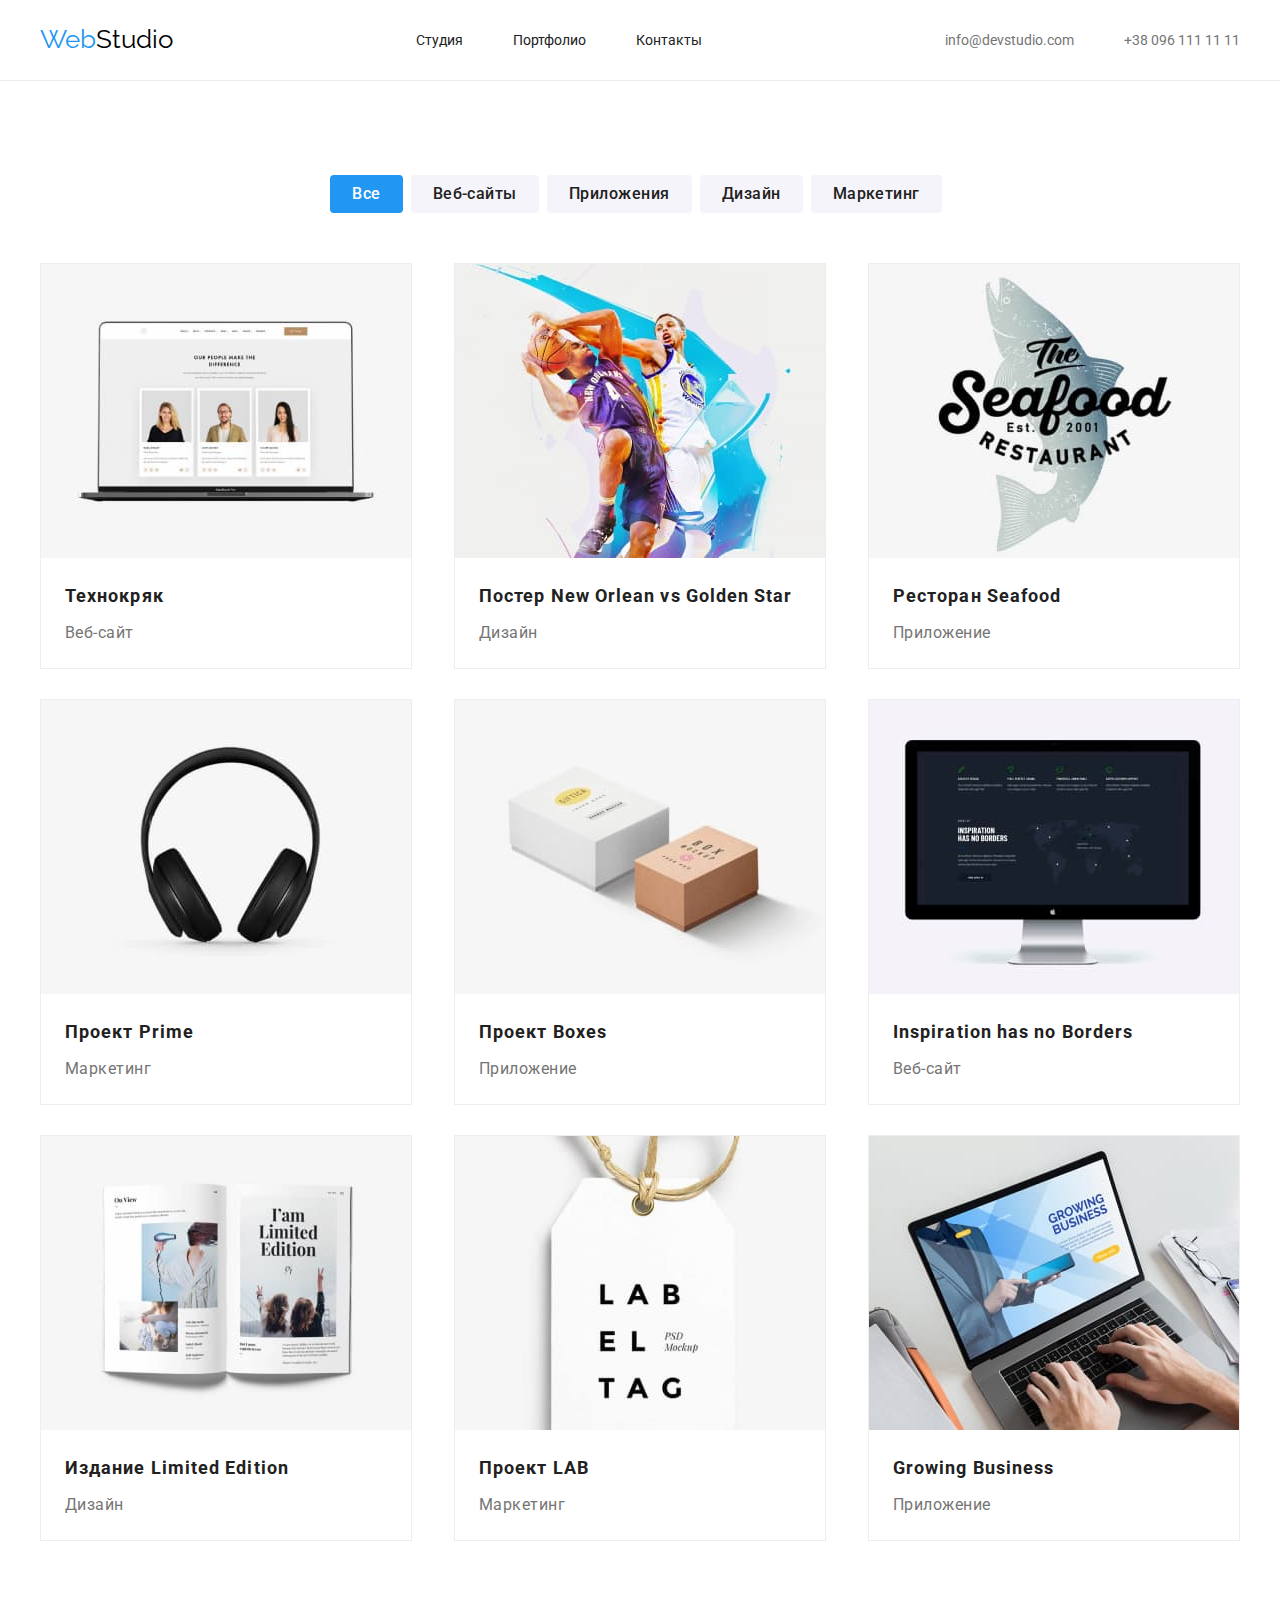
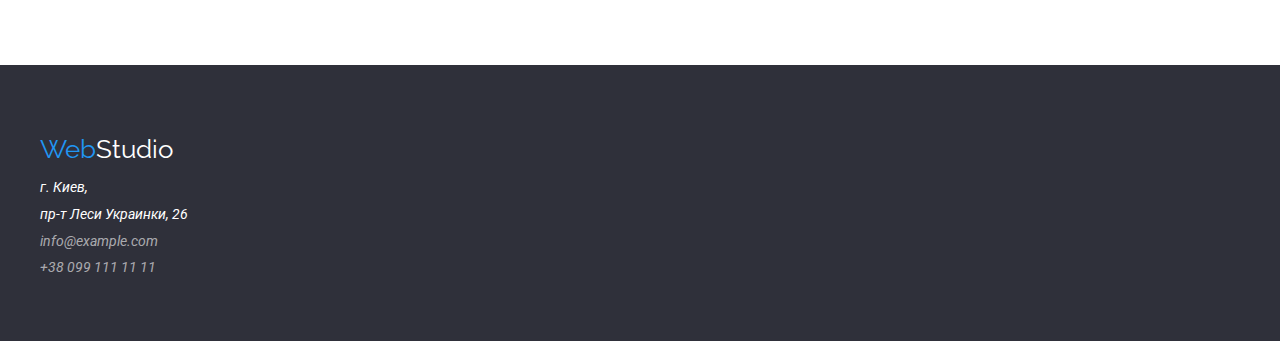
==== portfolio.html @ 663fe457 "hw-4" ====
<!DOCTYPE html>
<html lang="ru">
<head>
    <meta charset="UTF-8">
    <meta http-equiv="X-UA-Compatible" content="IE=edge">
    <meta name="viewport" content="width=device-width, initial-scale=1.0">
    <title>Portfolio</title>
    <link rel="stylesheet" href="https://cdnjs.cloudflare.com/ajax/libs/modern-normalize/1.0.0/modern-normalize.min.css"/>
    <link rel="preconnect" href="https://fonts.gstatic.com">
    <link href="https://fonts.googleapis.com/css2?family=Raleway:wght@700&family=Roboto:wght@400;500;700;900&display=swap" rel="stylesheet">
    <link rel="stylesheet" href="./css/style.css"/>
</head>
<body>
    <header class="header">
        <div class="container">
            <nav class="menu">
                <a href="index.html" class="logo" lang="en"> <span>Web</span>Studio</a>
                <ul class="nav-list">
                    <li class="nav-list-item"><a href="index.html">Студия</a></li>
                    <li class="nav-list-item"><a href="portfolio.html">Портфолио</a></li>
                    <li class="nav-list-item"><a href="">Контакты</a></li>
                </ul>
                <ul class="link">
                    <li class="nav-link-item"><a href="mailto:info@devstudio.com">info@devstudio.com</a></li>
                    <li class="nav-link-item"><a href="tel:+380961111111">+38 096 111 11 11</a></li>
                </ul>
            </nav>
        </div>
    </header>
    <main>
        <section class="section">
            <div class="container">
                <h2 hidden>Портфолио</h2>
                <ul class="filters">
                    <li><button type="button" class="filter-button active">Все</button></li>
                    <li><button type="button" class="filter-button">Веб-сайты</button></li>
                    <li><button type="button" class="filter-button">Приложения</button></li>
                    <li><button type="button" class="filter-button">Дизайн</button></li>
                    <li><button type="button" class="filter-button">Маркетинг</button></li>
                </ul> 
                <ul class="card-portfolio-list">
                    <li class="card-portfolio">
                        <img src="./images/imga.jpg" width="370" alt="images">
                        <div class="card-info">   
                            <h3 class="card-portfolio-title">Технокряк</h3>
                            <p class="card-portfolio-text" >Веб-сайт</p>
                        </div>
                    </li>
                    <li class="card-portfolio">
                        <img src="./images/imgb.jpg" width="370" alt="images">
                        <div class="card-info">
                            <h3 class="card-portfolio-title">Постер New Orlean vs Golden Star</h3>
                            <p class="card-portfolio-text" >Дизайн</p>
                        </div>
                    </li>
                    <li class="card-portfolio">
                        <img src="./images/imgc.jpg" width="370" alt="images">
                        <div class="card-info">    
                            <h3 class="card-portfolio-title">Ресторан Seafood</h3>
                            <p class="card-portfolio-text" >Приложение</p>
                        </div>
                    </li>
                    <li class="card-portfolio"> 
                        <img src="./images/imgd.jpg" width="370" alt="images">
                        <div class="card-info">
                            <h3 class="card-portfolio-title">Проект Prime</h3>
                            <p class="card-portfolio-text" >Маркетинг</p>
                        </div>
                    </li>
                    <li class="card-portfolio">
                        <img src="./images/imge.jpg" width="370" alt="images">
                        <div class="card-info">    
                            <h3 class="card-portfolio-title">Проект Boxes</h3>
                            <p class="card-portfolio-text" >Приложение</p>
                        </div>
                    </li>
                    <li class="card-portfolio">
                        <img src="./images/imgf.jpg" width="370" alt="images">
                        <div class="card-info">    
                            <h3 class="card-portfolio-title">Inspiration has no Borders</h3>
                            <p class="card-portfolio-text" >Веб-сайт</p>
                        </div>
                    </li>
                    <li class="card-portfolio">
                        <img src="./images/imgg.jpg" width="370" alt="images">
                        <div class="card-info">    
                            <h3 class="card-portfolio-title">Издание Limited Edition</h3>
                            <p class="card-portfolio-text" >Дизайн</p>
                        </div>
                    </li>
                    <li class="card-portfolio">
                        <img src="./images/imgh.jpg" width="370" alt="images">
                        <div class="card-info">        
                            <h3 class="card-portfolio-title">Проект LAB</h3>
                            <p class="card-portfolio-text" >Маркетинг</p>
                        </div>
                    </li>
                    <li class="card-portfolio">
                        <img src="./images/imgi.jpg" width="370" alt="images">
                        <div class="card-info">        
                            <h3 class="card-portfolio-title">Growing Business</h3>
                            <p class="card-portfolio-text" >Приложение</p>
                        </div>
                    </li>
                </ul>
            </div>
        </section>
    </main>
    <footer class="footer">
        <div class="container">
            <a href="index.html" class="logo" lang="en"><span>Web</span><span class="logo-white">Studio</span></a>
            <address>
                <p class="address">г. Киев,<br> пр-т Леси Украинки, 26</p>
                <ul class="link-address">
                    <li><a href="mail:info@example.com">info@example.com</a></li>
                    <li><a href="tel:+380991111111">+38 099 111 11 11</a></li>
                </ul>
            </address> 
        </div>
    </footer>
</body>
</html>
---- css/style.css ----
:root {
  --main-font: "Roboto";
  --accent-font: "Raleway";
  --main-text-color: #212121;
  --text-color: #757575;
  --color-blue: #2196f3;
  --color-white: #ffffff;
  --gray-color: #2f303a;
}
*,
*::before,
*::after {
  box-sizing: border-box;
  margin: 0;
  padding: 0;
}
body {
  font-family: var(--main-font);
  color: var(--main-text-color);
  font-size: 14px;
  line-height: 1.9;
  font-style: normal;
}
ul {
  list-style: none;
}
a {
  color: inherit;
  text-decoration: none;
}
img {
  display: block;
  max-width: 100%;
  height: auto;
}
.container,
.container-hero {
  width: 1200px;
  margin: 0 auto;
}
.section,
.section-hero,
.team-section {
  padding: 94px 0;
}
button {
  border: none;

}
/* HEADER STYLES */
.header {
  border-bottom: rgba(236, 236, 236, 1) solid 1px;
}
.menu {
  display: flex;
  flex-direction: row;
  justify-content: space-between;
  align-items: center;
}
.link {
  color: var(--text-color);
}
.nav-list,
.link {
  display: flex;
  flex-direction: row;
  justify-content: space-between;
  align-items: center;
  height: 16px;
  margin: 32px 0px;
  margin-left: 93px;
}
.nav-list a:hover,
.nav-list a:focus,
.nav-list a:active,
.link a:hover,
.link a:focus,
.link a:active {
  color: var(--color-blue);
}
.nav-link-item:not(:last-child),
.nav-list-item:not(:last-child) {
  margin-right: 50px;
}
.logo {
  font-family: var(--accent-font);
  font-weight: 700px;
  font-size: 26px;
  line-height: 1,383;
  letter-spacing: 3%;
  color: #000;
}  
.logo span {
  color: var(--color-blue);
}
/* HEADER STYLES */
/* MAIN STYLE*/

/* HERO*/
.section-hero {
  background-image: url("/images/bgheroimg.jpg");
  background-color: #C4C4C4;
}
.container-hero {
  display: flex;
  flex-direction: column;
  justify-content: center;
  align-items: center;
  padding: 106px 0px;
}
.title-hero {
  font-family: var(--main-font);
  font-weight: 900;
  font-size: 44px;
  line-height: 60px;
  text-align: center;
  letter-spacing: 0.06em;
  text-transform: uppercase;
  color: var(--color-white);
  max-width: 700px;
  margin-bottom: 30px;
}
.hero-button {
  border-radius: 4px;
  cursor: pointer;
  background-color: var(--color-blue);
  color: var(--color-white);
  width: 200px;
  height: 50px;
}
.hero-button:hover,
.hero-button:focus,
.hero-button:active {
  background-color: #188CE8;
  color: var(--color-white);
}
/* HERO*/
/*FILTERS-BUTTON*/
.filters {
  display: flex;
  justify-content: center;
  margin-bottom: 50px;
}
.filter-button {
  padding: 6px 22px;
  background-color:#F5F4FA;
  border-radius: 4px;
  font-family: Roboto;
  font-style: normal;
  font-weight: 500;
  font-size: 16px;
  line-height: 26px;
  text-align: center;
  letter-spacing: 0.03em;
  color: #212121;
  margin-right: 8px;
  cursor: pointer;
}
.filter-button.active {
  background-color: var(--color-blue);
  color: var(--color-white);
}
/*FILTERS-BUTTON*/
.specifics,
.business {
  display: flex;
  justify-content: space-between;
}
.specifics-item:not(:last-child),
.business:not(:last-child) {
  margin-right: 30px;
}
.specifics-title {
  display: flex;
  justify-content: flex-start;
  font-weight: bold;
  font-size: 14px;
  line-height: 16px;
  letter-spacing: 0.03em;
  text-transform: uppercase;
  margin-bottom: 10px;
}
.specifics-text {
  font-family: var(--main-font);
  line-height: 24px;
  letter-spacing: 0.03em;
}
.business-title,
.team-title {
  font-weight: bold;
  font-size: 36px;
  line-height: 42px;
  text-align: center;
  letter-spacing: 0.03em;
  margin-bottom: 50px;
}
.team-cards {
  background: #FFFFFF;
  box-shadow: 0px 1px 3px rgba(0, 0, 0, 0.12), 0px 1px 1px rgba(0, 0, 0, 0.14), 0px 2px 1px rgba(0, 0, 0, 0.2);
  border-radius: 0px 0px 4px 4px;
}
.team-list {
  display: flex;
  justify-content: space-between;
  margin-left: 30px;
}
.team-name {
  font-weight: 500;
  font-size: 16px;
  line-height: 19px;
  text-align: center;
  letter-spacing: 0.03em;
  margin: 30px 0px 10px 0px;
}

.profession {
  font-weight: normal;
  font-size: 16px;
  line-height: 19px;
  text-align: center;
  letter-spacing: 0.03em;
  color: #757575;
  margin-bottom: 30px;
}
.team-section {
  background-color:  #F5F4FA;;
}
.card-portfolio-list {
  display: flex;
  justify-content: space-between;
  flex-wrap: wrap;
} 
.card-info {
  margin: 20px 24px;
} 
.card-portfolio {
  border: 1px #EEE solid;
  margin-bottom: 30px;
}
.card-portfolio-title {
  font-family: Roboto;
  font-size: 18px;
  line-height: 36px;
  letter-spacing: 0.06em;
  color: var(--main-text-color);
  margin-bottom: 4px;
}
.card-portfolio-text{
  font-size: 16px;
  line-height: 30px;
  letter-spacing: 0.03em;
  color: var(--text-color);

}
/* MAIN STYLE*/
/* FOOTER*/
.footer {
  background-color: var(--gray-color);
  padding: 60px 0px 60px 0px;
}
span.logo-white {
  color: var(--color-white);
}
.address {
  color: var(--color-white);
}
.link-address {
  color: rgba(255, 255, 255, 0.6);
}
/* FOOTER* /
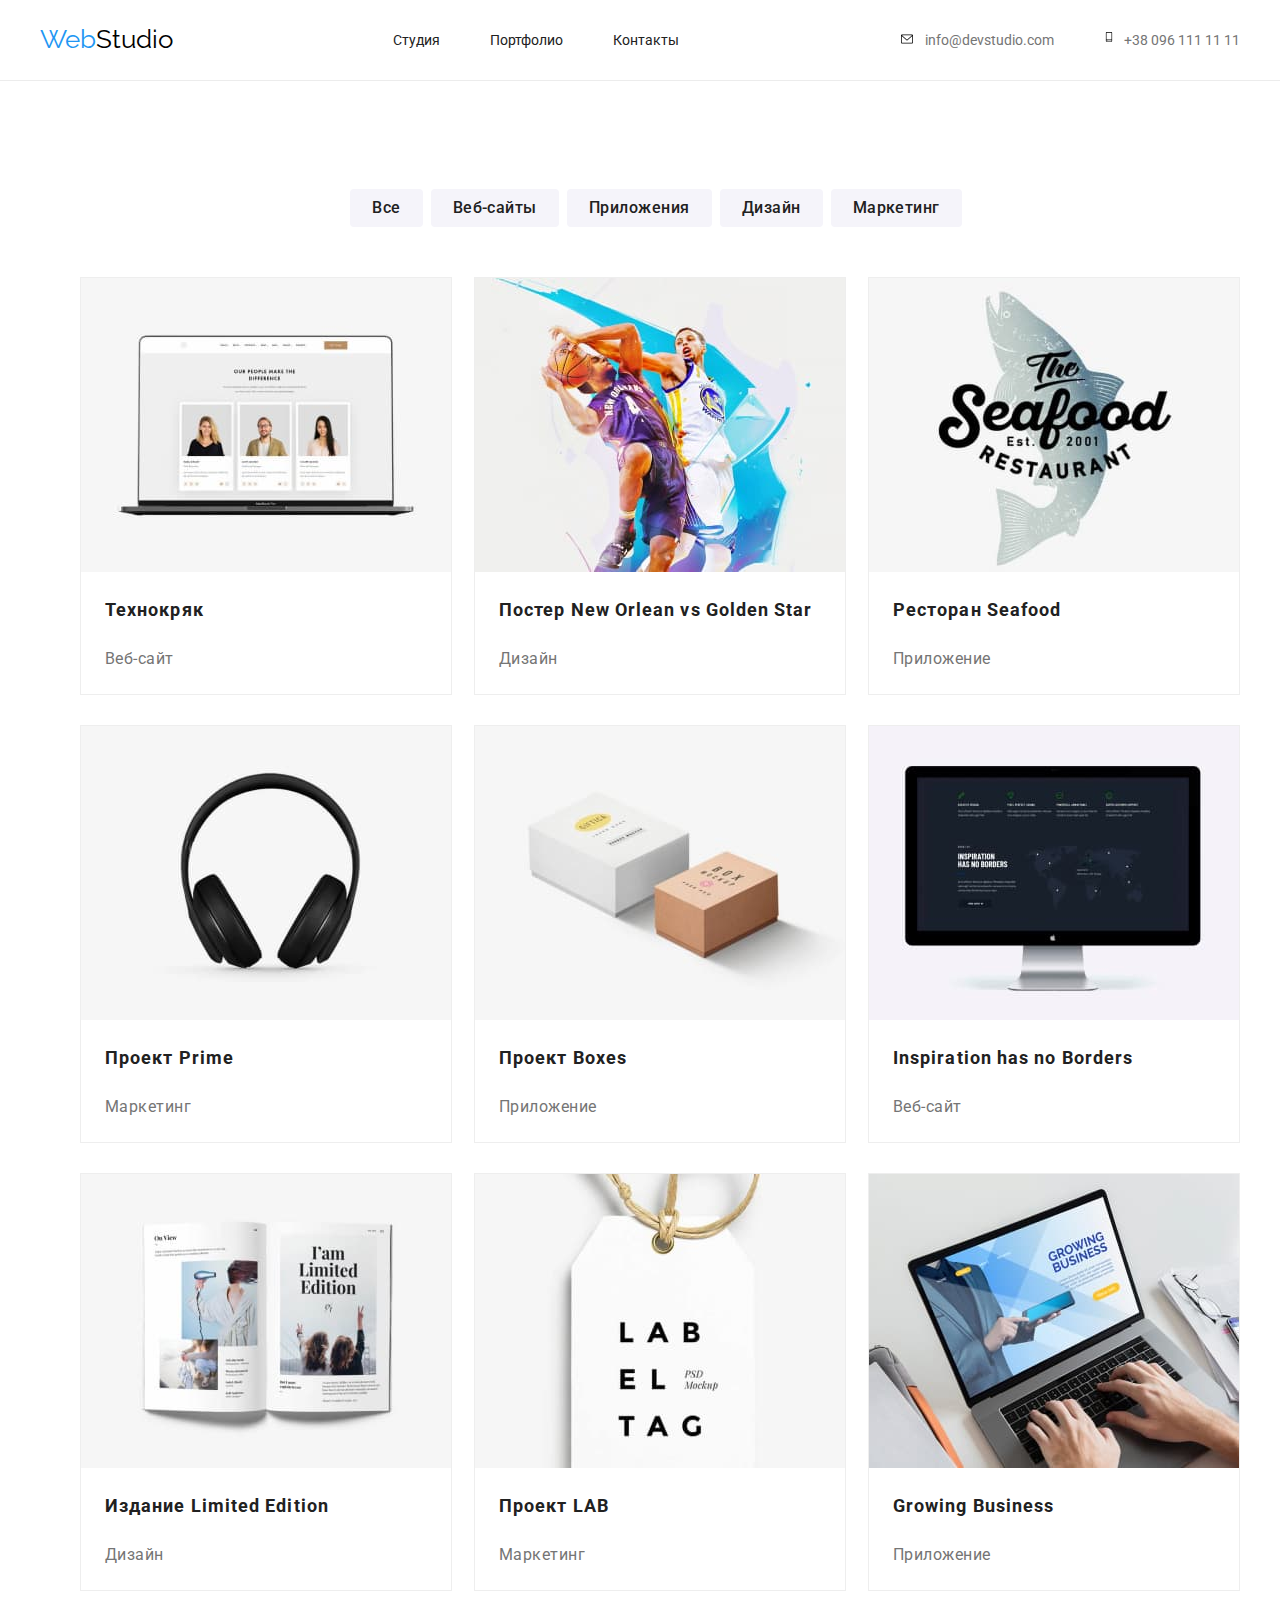
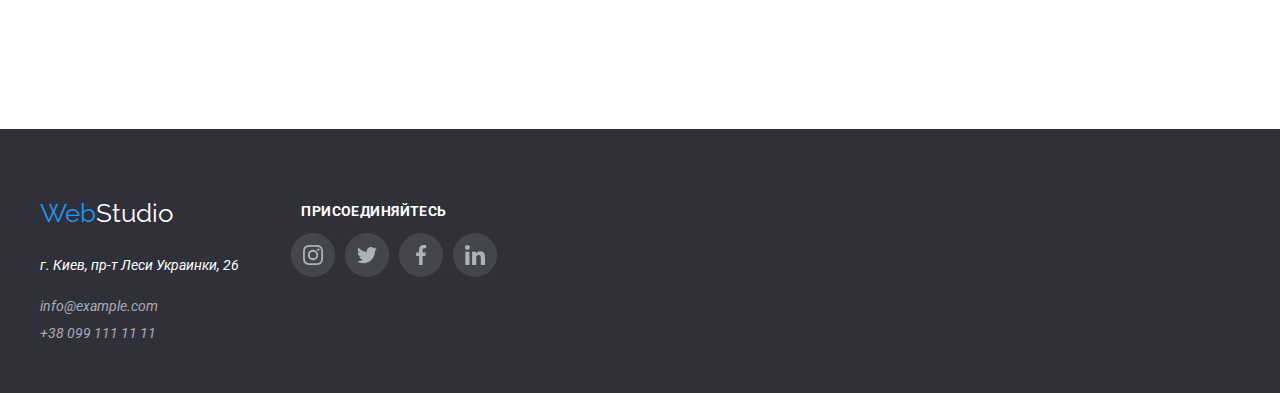
==== commit 25f3a3e6: "HW4" ====
--- a/portfolio.html
+++ b/portfolio.html
@@ -21,11 +21,17 @@
                     <li class="nav-list-item"><a href="">Контакты</a></li>
                 </ul>
                 <ul class="link">
-                    <li class="nav-link-item"><a href="mailto:info@devstudio.com">info@devstudio.com</a></li>
-                    <li class="nav-link-item"><a href="tel:+380961111111">+38 096 111 11 11</a></li>
+                    <li class="nav-link-item"><a href="mailto:info@devstudio.com"><svg class="mail-icon">
+                        <use href="./images/icons/sprite.svg#icon-envelope"></use>
+                        </svg>info@devstudio.com</a>
+                    </li>
+                    <li class="nav-link-item"><a href="tel:+380961111111"><svg class="phone-icon">
+                        <use href="./images/icons/sprite.svg#icon-smartphone"></use>
+                        </svg>+38 096 111 11 11</a>
+                    </li>  
                 </ul>
             </nav>
-        </div>
+        </div>     
     </header>
     <main>
         <section class="section">
@@ -107,15 +113,38 @@
         </section>
     </main>
     <footer class="footer">
-        <div class="container">
-            <a href="index.html" class="logo" lang="en"><span>Web</span><span class="logo-white">Studio</span></a>
-            <address>
-                <p class="address">г. Киев,<br> пр-т Леси Украинки, 26</p>
-                <ul class="link-address">
-                    <li><a href="mail:info@example.com">info@example.com</a></li>
-                    <li><a href="tel:+380991111111">+38 099 111 11 11</a></li>
+        <div class="footer-container">
+            <div class="address-container">
+                <a href="index.html" class="logo" lang="en"><span>Web</span><span class="logo-white">Studio</span></a>
+                <address class="address">
+                    <p class="text-address">г. Киев, пр-т Леси Украинки, 26</p>
+                    <ul class="link-address">
+                        <li class="address-link-item">
+                            <a href="mailto:info@example.com">info@example.com</a>
+                        </li>
+                        <li class="address-link-item">
+                            <a href="tel:+380991111111">+38 099 111 11 11</a>
+                        </li>
+                    </ul>
+                </address>
+            </div>    
+            <div class="social-container">
+                <h3 class="footer-title">присоединяйтесь</h3>
+                <ul class="footer-icon-list">
+                    <li class="footer-icon-list-item"><a href="#"></a><svg class="icon">
+                        <use href="./images/icons/sprite.svg#icon-instagram"></use>
+                    </svg></li>
+                    <li class="footer-icon-list-item"><a href="#"></a><svg class="icon">
+                        <use href="./images/icons/sprite.svg#icon-twitter"></use>
+                    </svg></li>
+                    <li class="footer-icon-list-item"><a href="#"></a><svg class="icon">
+                        <use href="./images/icons/sprite.svg#icon-facebook"></use>
+                    </svg></li>
+                    <li class="footer-icon-list-item"><a href="#"></a><svg class="icon">
+                        <use href="./images/icons/sprite.svg#icon-linkedin"></use>
+                    </svg></li>
                 </ul>
-            </address> 
+            </div>
         </div>
     </footer>
 </body>
--- a/css/style.css
+++ b/css/style.css
@@ -7,8 +7,11 @@
   --color-blue: #2196f3;
   --color-white: #ffffff;
   --gray-color: #2f303a;
-}
-*,
+  --light-gray: #F5F4FA;
+  --black: #000;
+  --border-color: #EEE;
+  --icon-color: #AFB1B8;
+}
 *::before,
 *::after {
   box-sizing: border-box;
@@ -35,13 +38,15 @@
   height: auto;
 }
 .container,
-.container-hero {
+.container-hero,
+.footer-container {
   width: 1200px;
   margin: 0 auto;
 }
 .section,
 .section-hero,
-.team-section {
+.team-section,
+.client-section {
   padding: 94px 0;
 }
 button {
@@ -83,24 +88,40 @@
 .nav-list-item:not(:last-child) {
   margin-right: 50px;
 }
+ .mail-icon {
+  content: '';
+  display: inline-block;
+  width: 16px;
+  height: 12px;
+  margin-right: 10px;
+}
+.mail-icon:hover,
+.phone-icon:hover {
+  fill: var(--color-blue);
+}
+.phone-icon {
+  content: '';
+  display: inline-block;
+  width: 10px;
+  height: 16px;
+  margin-right: 10px;
+}
 .logo {
   font-family: var(--accent-font);
   font-weight: 700px;
   font-size: 26px;
   line-height: 1,383;
   letter-spacing: 3%;
-  color: #000;
+  color: var(--black);
 }  
 .logo span {
   color: var(--color-blue);
 }
 /* HEADER STYLES */
 /* MAIN STYLE*/
-
 /* HERO*/
 .section-hero {
-  background-image: url("/images/bgheroimg.jpg");
-  background-color: #C4C4C4;
+  background-image: linear-gradient( to right, rgba(47, 48, 58, 0.4), rgba(47, 48, 58, 0.4) ), url(/images/bgheroimg.jpg);
 }
 .container-hero {
   display: flex;
@@ -132,7 +153,7 @@
 .hero-button:hover,
 .hero-button:focus,
 .hero-button:active {
-  background-color: #188CE8;
+  background-color: var(--color-blue);
   color: var(--color-white);
 }
 /* HERO*/
@@ -144,7 +165,7 @@
 }
 .filter-button {
   padding: 6px 22px;
-  background-color:#F5F4FA;
+  background-color: var(--light-gray);
   border-radius: 4px;
   font-family: Roboto;
   font-style: normal;
@@ -153,23 +174,41 @@
   line-height: 26px;
   text-align: center;
   letter-spacing: 0.03em;
-  color: #212121;
+  color: var(--main-text-color);
   margin-right: 8px;
   cursor: pointer;
 }
-.filter-button.active {
+.filter-button:hover,
+.filter-button:focus,
+.filter-button:active {
   background-color: var(--color-blue);
   color: var(--color-white);
+  box-shadow: 0px 3px 1px rgba(0, 0, 0, 0.1), 0px 1px 2px rgba(0, 0, 0, 0.08), 0px 2px 2px rgba(0, 0, 0, 0.12);
+  border-radius: 4px;
 }
 /*FILTERS-BUTTON*/
-.specifics,
+.specifics-list,
 .business {
   display: flex;
   justify-content: space-between;
 }
-.specifics-item:not(:last-child),
+.specifics-list-item:not(:last-child),
 .business:not(:last-child) {
   margin-right: 30px;
+}
+.specifics-icon-box {
+  width: 270px;
+  height: 120px;
+  background: var(--light-gray);
+  border-radius: 4px;
+}
+.specifics-icon {
+  width: 70px;
+  height: 70px;
+  margin: 25px 100px;
+}
+.specifics-list {
+  border-radius: 4px;
 }
 .specifics-title {
   display: flex;
@@ -187,7 +226,8 @@
   letter-spacing: 0.03em;
 }
 .business-title,
-.team-title {
+.team-title,
+.client-title {
   font-weight: bold;
   font-size: 36px;
   line-height: 42px;
@@ -195,10 +235,13 @@
   letter-spacing: 0.03em;
   margin-bottom: 50px;
 }
+/*TEAM*/
 .team-cards {
-  background: #FFFFFF;
+  background: var(--color-white);
   box-shadow: 0px 1px 3px rgba(0, 0, 0, 0.12), 0px 1px 1px rgba(0, 0, 0, 0.14), 0px 2px 1px rgba(0, 0, 0, 0.2);
   border-radius: 0px 0px 4px 4px;
+  width: 270px;
+  height: 428px;
 }
 .team-list {
   display: flex;
@@ -213,18 +256,18 @@
   letter-spacing: 0.03em;
   margin: 30px 0px 10px 0px;
 }
-
 .profession {
   font-weight: normal;
   font-size: 16px;
   line-height: 19px;
   text-align: center;
   letter-spacing: 0.03em;
-  color: #757575;
+  color: var(--text-color);
   margin-bottom: 30px;
 }
-.team-section {
-  background-color:  #F5F4FA;;
+.team-section,
+.client-section {
+  background-color: var(--light-gray);
 }
 .card-portfolio-list {
   display: flex;
@@ -235,8 +278,15 @@
   margin: 20px 24px;
 } 
 .card-portfolio {
-  border: 1px #EEE solid;
+  border: 1px var(--border-color) solid;
   margin-bottom: 30px;
+}
+.card-portfolio:hover,
+.card-portfolio:focus {
+  background: #FFFFFF;
+  border: 1px solid #EEEEEE;
+  box-sizing: border-box;
+  box-shadow: 0px 1px 1px rgba(0, 0, 0, 0.12), 0px 4px 4px rgba(0, 0, 0, 0.06), 1px 4px 6px rgba(0, 0, 0, 0.16);
 }
 .card-portfolio-title {
   font-family: Roboto;
@@ -251,7 +301,64 @@
   line-height: 30px;
   letter-spacing: 0.03em;
   color: var(--text-color);
-
+}
+.icon {
+  fill: var(--icon-color);
+  width: 20px;
+  height: 20px;
+  margin: 12px 12px;
+}
+.icon:hover,
+.icon:focus {
+  fill: var(--color-white);
+  cursor: pointer;
+}
+.icon-list,
+.footer-icon-list {
+  display: flex;
+  justify-content: center;
+}
+.icon-list-item {
+  display: flex;
+  justify-content: center;
+  width: 44px;
+  height: 44px;
+  border-radius: 50px;
+  background-color: var(--color-white);
+}
+.icon-list-item:hover,
+.icon-list-item:focus {
+  background-color: var(--color-blue);
+  cursor: pointer;
+}
+.icon-list-item:not,
+.footer-icon-list-item:not(:last-child) {
+  margin-right: 10px;
+}
+.client-list {
+  display: flex;
+  justify-content: space-between;
+}
+.client-icon {
+  fill: var(--icon-color);
+  width: 106px;
+  height: 60px;
+  margin: 16px 32px;
+}
+.client-icon:hover,
+.client-icon:focus {
+  fill: var(--color-blue);
+}
+.client-list-item {
+  width: 170px;
+  height: 92px;
+  border: 1px solid #AFB1B8;
+  box-sizing: border-box;
+  border-radius: 4px;
+}
+.client-list-item:hover,
+.client-list-item:focus{
+  border: 1px solid var(--color-blue);
 }
 /* MAIN STYLE*/
 /* FOOTER*/
@@ -259,14 +366,55 @@
   background-color: var(--gray-color);
   padding: 60px 0px 60px 0px;
 }
+.footer-container {
+  display: flex;
+}
 span.logo-white {
   color: var(--color-white);
 }
 .address {
+  justify-content: flex-start;
+  width: 231px;
+  height: 81px;
+}
+.social-container {
+  width: 206px;
+  height: 80px;
+}
+.text-address {
   color: var(--color-white);
 }
 .link-address {
   color: rgba(255, 255, 255, 0.6);
-}
+  padding-left: 0px;
+}
+.footer-title {
+  display: flex;
+  justify-content: center;
+  font-family: var(--main-font);
+  font-weight: bold;
+  font-size: 14px;
+  line-height: 16px;
+  letter-spacing: 0.03em;
+  text-transform: uppercase;
+  color: var(--color-white);
+}
+.footer-icon-list-item {
+  display: flex;
+  justify-content: center;
+  width: 44px;
+  height: 44px;
+  border-radius: 50px;
+  background-color: rgba(255, 255, 255, 0.1);
+}
+.footer-icon-list-item:hover,
+.footer-icon-list-item:focus{
+  background-color: var(--color-blue);
+  cursor: pointer;
+}
+.footer-icon-list-item:not(:last-child) {
+  margin-right: 10px;
+}
+
 /* FOOTER* /
 
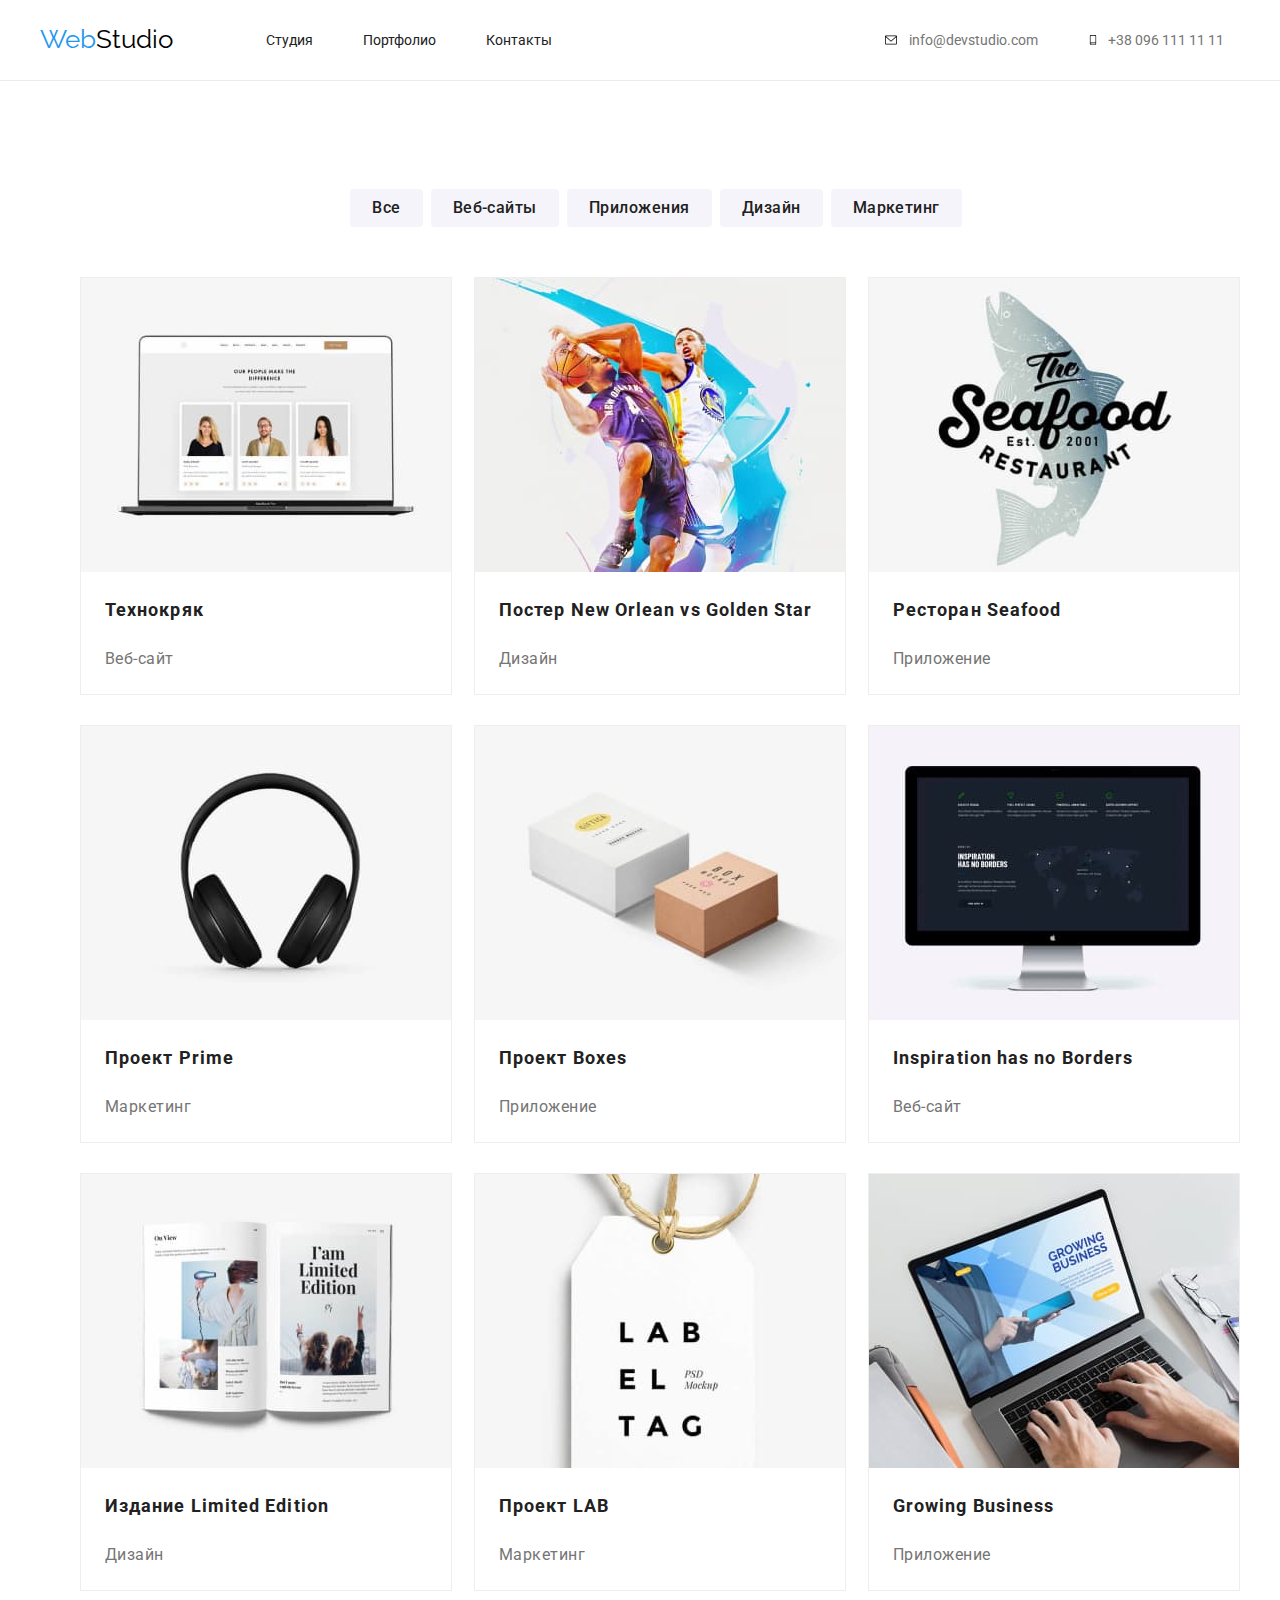
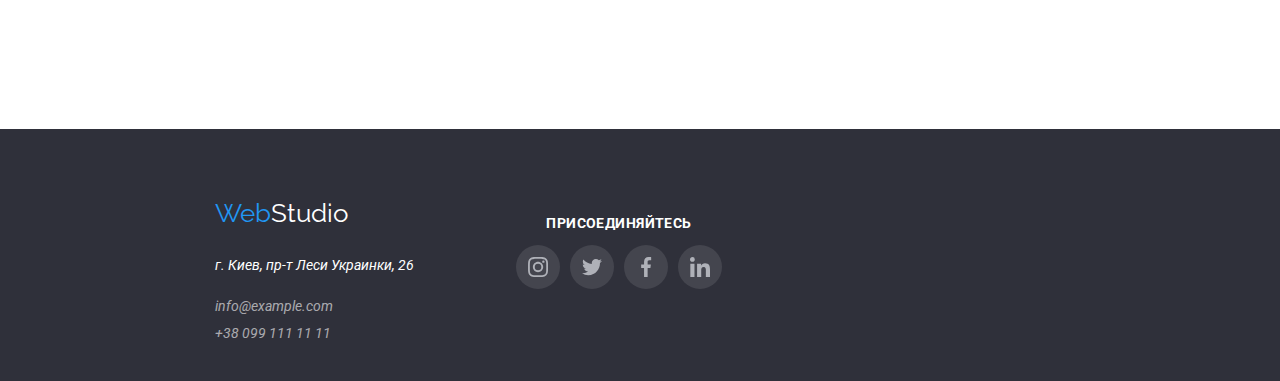
==== commit 3acc8510: "portfolio fix footer" ====
--- a/portfolio.html
+++ b/portfolio.html
@@ -113,8 +113,8 @@
         </section>
     </main>
     <footer class="footer">
-        <div class="footer-container">
-            <div class="address-container">
+        <div class="container footer">
+            <div class="address-box">
                 <a href="index.html" class="logo" lang="en"><span>Web</span><span class="logo-white">Studio</span></a>
                 <address class="address">
                     <p class="text-address">г. Киев, пр-т Леси Украинки, 26</p>
@@ -128,7 +128,7 @@
                     </ul>
                 </address>
             </div>    
-            <div class="social-container">
+            <div class="social-box">
                 <h3 class="footer-title">присоединяйтесь</h3>
                 <ul class="footer-icon-list">
                     <li class="footer-icon-list-item"><a href="#"></a><svg class="icon">
--- a/css/style.css
+++ b/css/style.css
@@ -1,4 +1,3 @@
-
 :root {
   --main-font: "Roboto";
   --accent-font: "Raleway";
@@ -7,10 +6,10 @@
   --color-blue: #2196f3;
   --color-white: #ffffff;
   --gray-color: #2f303a;
-  --light-gray: #F5F4FA;
+  --light-gray: #f5f4fa;
   --black: #000;
-  --border-color: #EEE;
-  --icon-color: #AFB1B8;
+  --border-color: #eee;
+  --icon-color: #afb1b8;
 }
 *::before,
 *::after {
@@ -37,21 +36,15 @@
   max-width: 100%;
   height: auto;
 }
-.container,
-.container-hero,
-.footer-container {
+.container {
   width: 1200px;
   margin: 0 auto;
 }
-.section,
-.section-hero,
-.team-section,
-.client-section {
+.section {
   padding: 94px 0;
 }
 button {
   border: none;
-
 }
 /* HEADER STYLES */
 .header {
@@ -60,70 +53,76 @@
 .menu {
   display: flex;
   flex-direction: row;
-  justify-content: space-between;
   align-items: center;
+  height: 80px;
+}
+.logo {
+  font-family: var(--accent-font);
+  font-weight: 700px;
+  font-size: 26px;
+  line-height: 1, 383;
+  letter-spacing: 3%;
+  color: var(--black);
+  margin-right: 93px;
+}
+.logo span {
+  color: var(--color-blue);
+}
+.nav-list {
+  display: flex;
+  padding: 0px;
+  margin-right: 331px;
 }
 .link {
+  display: flex;
+  padding: 0px;
   color: var(--text-color);
 }
-.nav-list,
-.link {
-  display: flex;
-  flex-direction: row;
-  justify-content: space-between;
-  align-items: center;
-  height: 16px;
-  margin: 32px 0px;
-  margin-left: 93px;
-}
-.nav-list a:hover,
-.nav-list a:focus,
-.nav-list a:active,
-.link a:hover,
-.link a:focus,
-.link a:active {
+.nav-list-item:hover,
+.nav-list-item:focus,
+.nav-list-item:active,
+.link :hover,
+.link :focus,
+.link :active {
   color: var(--color-blue);
 }
 .nav-link-item:not(:last-child),
 .nav-list-item:not(:last-child) {
   margin-right: 50px;
 }
- .mail-icon {
-  content: '';
+.nav-link-item a {
+  display: flex;
+  align-items: center;
+}
+.mail-icon {
   display: inline-block;
   width: 16px;
   height: 12px;
   margin-right: 10px;
+  transition-duration: 250ms;
 }
 .mail-icon:hover,
 .phone-icon:hover {
   fill: var(--color-blue);
 }
 .phone-icon {
-  content: '';
-  display: inline-block;
   width: 10px;
   height: 16px;
   margin-right: 10px;
 }
-.logo {
-  font-family: var(--accent-font);
-  font-weight: 700px;
-  font-size: 26px;
-  line-height: 1,383;
-  letter-spacing: 3%;
-  color: var(--black);
-}  
-.logo span {
-  color: var(--color-blue);
-}
 /* HEADER STYLES */
 /* MAIN STYLE*/
 /* HERO*/
-.section-hero {
-  background-image: linear-gradient( to right, rgba(47, 48, 58, 0.4), rgba(47, 48, 58, 0.4) ), url(/images/bgheroimg.jpg);
-}
-.container-hero {
+.section.hero {
+  background-image: linear-gradient(
+      to right,
+      rgba(47, 48, 58, 0.4),
+      rgba(47, 48, 58, 0.4)
+    ),
+    url(../images/bgheroimg.jpg);
+  max-width: 1600px;
+}
+.container.hero {
   display: flex;
   flex-direction: column;
   justify-content: center;
@@ -149,12 +148,15 @@
   color: var(--color-white);
   width: 200px;
   height: 50px;
+  transition-duration: 250ms;
 }
 .hero-button:hover,
 .hero-button:focus,
 .hero-button:active {
-  background-color: var(--color-blue);
-  color: var(--color-white);
+  color: var(--color-white);
+  background: var(--color-blue);
+  box-shadow: 0px 4px 4px rgba(0, 0, 0, 0.15);
+  border-radius: 4px;
 }
 /* HERO*/
 /*FILTERS-BUTTON*/
@@ -183,14 +185,17 @@
 .filter-button:active {
   background-color: var(--color-blue);
   color: var(--color-white);
-  box-shadow: 0px 3px 1px rgba(0, 0, 0, 0.1), 0px 1px 2px rgba(0, 0, 0, 0.08), 0px 2px 2px rgba(0, 0, 0, 0.12);
+  box-shadow: 0px 3px 1px rgba(0, 0, 0, 0.1), 0px 1px 2px rgba(0, 0, 0, 0.08),
+    0px 2px 2px rgba(0, 0, 0, 0.12);
   border-radius: 4px;
 }
 /*FILTERS-BUTTON*/
+/* SPECIFICS */
 .specifics-list,
 .business {
   display: flex;
   justify-content: space-between;
+  padding-left: 0px;
 }
 .specifics-list-item:not(:last-child),
 .business:not(:last-child) {
@@ -225,6 +230,8 @@
   line-height: 24px;
   letter-spacing: 0.03em;
 }
+/* SPECIFICS */
+/* TITLE */
 .business-title,
 .team-title,
 .client-title {
@@ -235,10 +242,12 @@
   letter-spacing: 0.03em;
   margin-bottom: 50px;
 }
+/* TITLE */
 /*TEAM*/
 .team-cards {
   background: var(--color-white);
-  box-shadow: 0px 1px 3px rgba(0, 0, 0, 0.12), 0px 1px 1px rgba(0, 0, 0, 0.14), 0px 2px 1px rgba(0, 0, 0, 0.2);
+  box-shadow: 0px 1px 3px rgba(0, 0, 0, 0.12), 0px 1px 1px rgba(0, 0, 0, 0.14),
+    0px 2px 1px rgba(0, 0, 0, 0.2);
   border-radius: 0px 0px 4px 4px;
   width: 270px;
   height: 428px;
@@ -265,28 +274,28 @@
   color: var(--text-color);
   margin-bottom: 30px;
 }
-.team-section,
-.client-section {
+.section.team {
   background-color: var(--light-gray);
 }
 .card-portfolio-list {
   display: flex;
   justify-content: space-between;
   flex-wrap: wrap;
-} 
+}
 .card-info {
   margin: 20px 24px;
-} 
+}
 .card-portfolio {
   border: 1px var(--border-color) solid;
   margin-bottom: 30px;
 }
 .card-portfolio:hover,
 .card-portfolio:focus {
-  background: #FFFFFF;
-  border: 1px solid #EEEEEE;
+  background: #ffffff;
+  border: 1px solid #eeeeee;
   box-sizing: border-box;
-  box-shadow: 0px 1px 1px rgba(0, 0, 0, 0.12), 0px 4px 4px rgba(0, 0, 0, 0.06), 1px 4px 6px rgba(0, 0, 0, 0.16);
+  box-shadow: 0px 1px 1px rgba(0, 0, 0, 0.12), 0px 4px 4px rgba(0, 0, 0, 0.06),
+    1px 4px 6px rgba(0, 0, 0, 0.16);
 }
 .card-portfolio-title {
   font-family: Roboto;
@@ -296,7 +305,7 @@
   color: var(--main-text-color);
   margin-bottom: 4px;
 }
-.card-portfolio-text{
+.card-portfolio-text {
   font-size: 16px;
   line-height: 30px;
   letter-spacing: 0.03em;
@@ -331,9 +340,13 @@
   background-color: var(--color-blue);
   cursor: pointer;
 }
-.icon-list-item:not,
+.icon-list-item:not(:last-child),
 .footer-icon-list-item:not(:last-child) {
   margin-right: 10px;
+}
+/* TEAM */
+.client-section {
+  background-color: var(--color-white);
 }
 .client-list {
   display: flex;
@@ -352,22 +365,23 @@
 .client-list-item {
   width: 170px;
   height: 92px;
-  border: 1px solid #AFB1B8;
+  border: 1px solid #afb1b8;
   box-sizing: border-box;
   border-radius: 4px;
 }
 .client-list-item:hover,
-.client-list-item:focus{
+.client-list-item:focus {
   border: 1px solid var(--color-blue);
 }
 /* MAIN STYLE*/
 /* FOOTER*/
 .footer {
   background-color: var(--gray-color);
-  padding: 60px 0px 60px 0px;
-}
-.footer-container {
-  display: flex;
+}
+.container.footer {
+  display: flex;
+  margin: 0px;
+  height: 252px;
 }
 span.logo-white {
   color: var(--color-white);
@@ -377,9 +391,13 @@
   width: 231px;
   height: 81px;
 }
-.social-container {
+.address-box {
+  margin: 60px 70px 100px 215px;
+}
+.social-box {
   width: 206px;
   height: 80px;
+  margin: 72px 0px 100px;
 }
 .text-address {
   color: var(--color-white);
@@ -387,6 +405,9 @@
 .link-address {
   color: rgba(255, 255, 255, 0.6);
   padding-left: 0px;
+}
+.footer-icon-list {
+  padding: 0px;
 }
 .footer-title {
   display: flex;
@@ -408,13 +429,12 @@
   background-color: rgba(255, 255, 255, 0.1);
 }
 .footer-icon-list-item:hover,
-.footer-icon-list-item:focus{
+.footer-icon-list-item:focus {
   background-color: var(--color-blue);
   cursor: pointer;
 }
 .footer-icon-list-item:not(:last-child) {
   margin-right: 10px;
 }
-
 /* FOOTER* /
 
